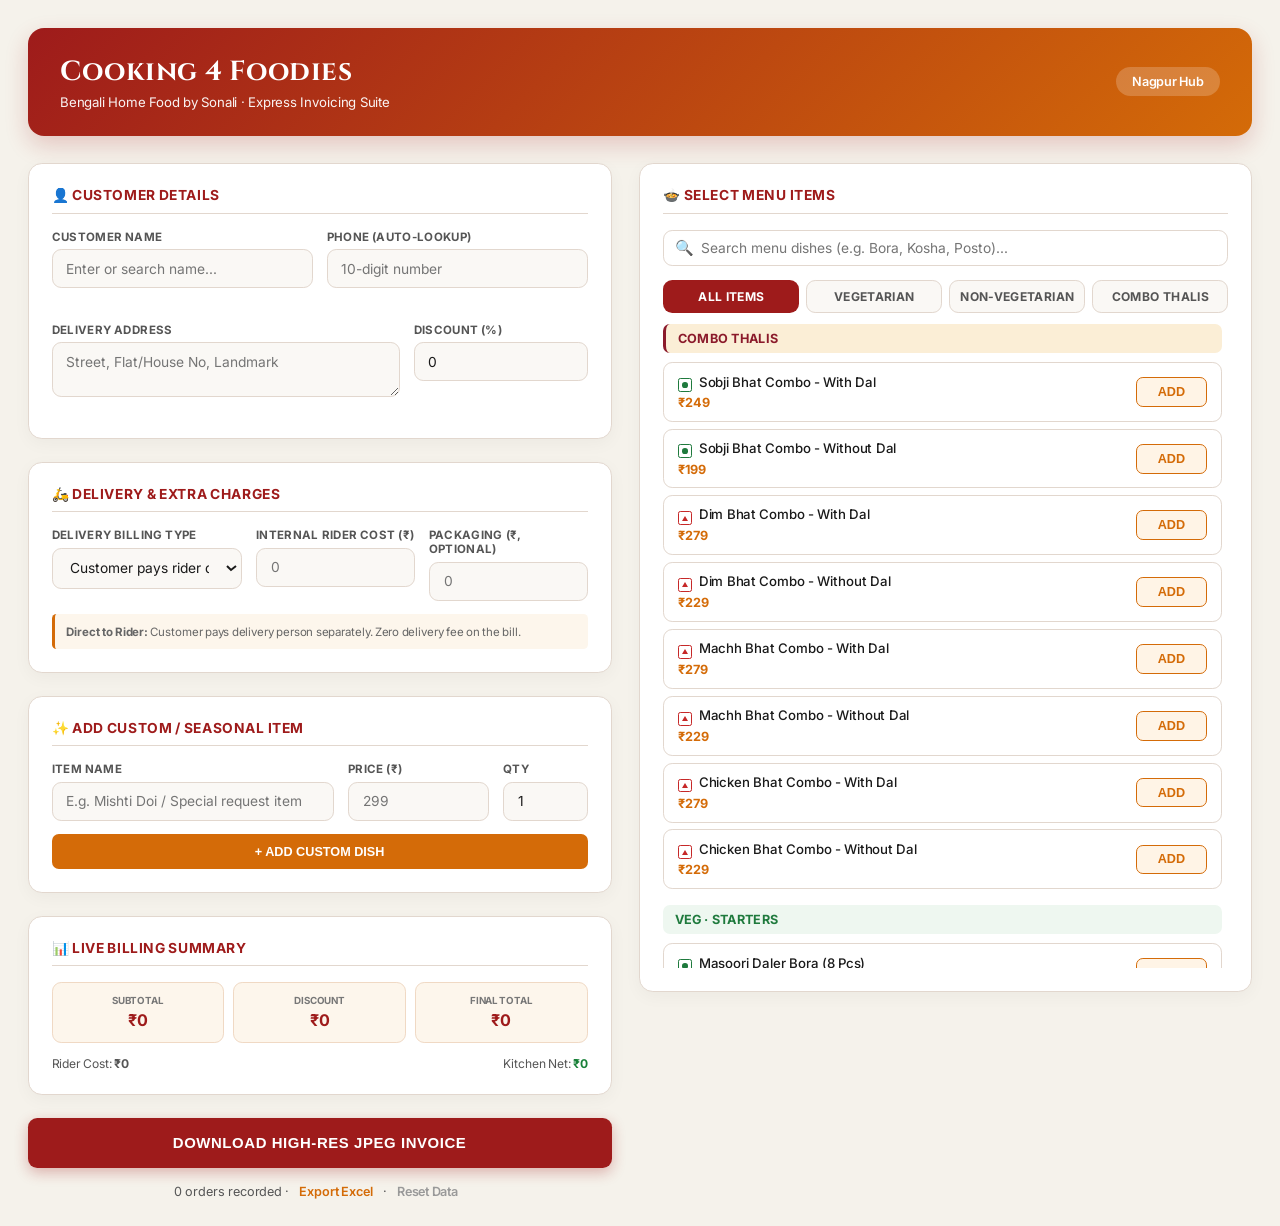
==== invoice.html @ 3cef9281 "Update invoice.html" ====
<!DOCTYPE html>
<html lang="en">
<head>
<meta charset="UTF-8">
<meta name="viewport" content="width=device-width, initial-scale=1.0">
<title>Cooking 4 Foodies - Invoice Suite (JPEG Export)</title>
<link rel="preconnect" href="https://fonts.googleapis.com">
<link rel="preconnect" href="https://fonts.gstatic.com" crossorigin>
<link href="https://fonts.googleapis.com/css2?family=Cinzel:wght@600;700;800&family=Inter:wght@400;500;600;700;800&display=swap" rel="stylesheet">
<script src="https://cdnjs.cloudflare.com/ajax/libs/html2canvas/1.4.1/html2canvas.min.js"></script>
<script src="https://cdnjs.cloudflare.com/ajax/libs/xlsx/0.18.5/xlsx.full.min.js"></script>
<script src="https://cdn.jsdelivr.net/npm/qrcode-generator@1.4.4/qrcode.min.js"></script>
<style>
:root {
  --primary: #9e1b1b;
  --accent: #d46b08;
  --bg-body: #f5f2eb;
  --bg-card: #ffffff;
  --text-main: #1a1a1a;
  --text-muted: #555555;
  --border: #e2d7ce;
}

* { box-sizing: border-box; margin: 0; padding: 0; }
html { background: var(--bg-body); }
body {
  font-family: 'Inter', sans-serif;
  background: var(--bg-body);
  color: var(--text-main);
  padding: 24px;
  zoom: 1.15;
  word-spacing: -0.5px;
  letter-spacing: -0.1px;
}

.app-container {
  width: 100%;
  max-width: 1180px;
  margin: auto;
  display: grid;
  grid-template-columns: 1fr 1.05fr;
  gap: 24px;
}

.header-banner {
  grid-column: 1 / -1;
  background: linear-gradient(135deg, var(--primary), var(--accent));
  color: #fff;
  padding: 22px 28px;
  border-radius: 14px;
  display: flex;
  justify-content: space-between;
  align-items: center;
  box-shadow: 0 8px 20px rgba(158,27,27,0.2);
}
.header-banner h1 {
  font-family: 'Cinzel', serif;
  font-size: 24px;
  letter-spacing: 0.5px;
}
.header-banner p { font-size: 11.5px; opacity: 0.95; margin-top: 4px; }
.header-badge {
  background: rgba(255,255,255,0.2);
  padding: 6px 14px;
  border-radius: 30px;
  font-size: 11px;
  font-weight: 600;
}

.card {
  background: var(--bg-card);
  border-radius: 12px;
  padding: 20px;
  box-shadow: 0 4px 15px rgba(0,0,0,0.04);
  border: 1px solid var(--border);
  margin-bottom: 20px;
}
.card-title {
  font-size: 12px;
  font-weight: 700;
  text-transform: uppercase;
  letter-spacing: 0.5px;
  color: var(--primary);
  margin-bottom: 14px;
  padding-bottom: 8px;
  border-bottom: 1px solid var(--border);
  display: flex;
  align-items: center;
  gap: 8px;
}

.input-row { display: flex; gap: 12px; margin-bottom: 12px; }
.input-row > div { flex: 1; }
label {
  display: block;
  font-size: 10px;
  font-weight: 700;
  color: var(--text-muted);
  text-transform: uppercase;
  letter-spacing: 0.3px;
  margin-bottom: 5px;
}

input, textarea, select {
  width: 100%;
  padding: 9px 12px;
  border: 1px solid var(--border);
  border-radius: 8px;
  font-family: inherit;
  font-size: 12px;
  background: #faf8f5;
  color: var(--text-main);
  transition: all 0.2s;
}
input:focus, textarea:focus, select:focus {
  outline: none;
  background: #fff;
  border-color: var(--accent);
  box-shadow: 0 0 0 3px rgba(212,107,8,0.1);
}
.customer-found {
  font-size: 9.5px;
  color: #188038;
  font-weight: 600;
  margin-top: 4px;
  min-height: 14px;
}

/* Search Box */
.menu-search-wrapper {
  margin-bottom: 12px;
  position: relative;
}
.menu-search-input {
  width: 100%;
  padding: 8px 12px 8px 32px;
  font-size: 12px;
  border: 1px solid var(--border);
  border-radius: 8px;
  background: #fff;
}
.menu-search-icon {
  position: absolute;
  left: 10px;
  top: 50%;
  transform: translateY(-50%);
  font-size: 13px;
  color: var(--text-muted);
  pointer-events: none;
}

.menu-list-wrapper {
  max-height: 560px;
  overflow-y: auto;
  padding-right: 6px;
}
.menu-list-wrapper::-webkit-scrollbar { width: 4px; }
.menu-list-wrapper::-webkit-scrollbar-thumb { background: #ddd; border-radius: 4px; }

.cat-header {
  font-size: 11px;
  font-weight: 700;
  letter-spacing: 0.3px;
  color: var(--primary);
  background: var(--bg-body);
  padding: 6px 10px;
  border-radius: 6px;
  margin: 14px 0 8px;
  text-transform: uppercase;
}
.cat-header:first-child { margin-top: 0; }

.menu-item {
  display: grid;
  grid-template-columns: 1fr auto;
  gap: 10px;
  align-items: center;
  background: #fff;
  padding: 8px 12px;
  border-radius: 8px;
  border: 1px solid var(--border);
  margin-bottom: 6px;
  transition: 0.15s;
}
.menu-item:hover, .menu-item.active {
  border-color: var(--accent);
  background: #fffdf8;
}
.item-details {
  font-size: 11.5px;
  margin: 0;
  color: var(--text-main);
  font-weight: 500;
  line-height: 1.4;
}
.add-btn {
  background: #fff4e6;
  color: var(--accent);
  border: 1px solid var(--accent);
  padding: 6px 18px;
  border-radius: 6px;
  font-weight: 800;
  font-size: 11px;
  cursor: pointer;
  text-transform: uppercase;
  transition: 0.2s;
}
.add-btn:hover { background: var(--accent); color: #fff; }
.menu-item .price {
  color: var(--accent);
  font-weight: 700;
  font-size: 11px;
  display: inline-block;
  margin-top: 2px;
}
.qty-control {
  display: flex;
  align-items: center;
  background: #f4f4f4;
  border-radius: 6px;
  border: 1px solid #ddd;
  overflow: hidden;
}
.qty-control button {
  border: none;
  background: #fff;
  width: 24px;
  height: 24px;
  cursor: pointer;
  font-weight: bold;
  color: var(--primary);
  font-size: 13px;
}
.qty-control span {
  font-weight: 600;
  font-size: 11.5px;
  width: 24px;
  text-align: center;
}

.custom-row {
  display: grid;
  grid-template-columns: 1fr 70px 50px 30px;
  gap: 6px;
  align-items: center;
  margin-top: 8px;
}
.remove-btn {
  border: none;
  background: #fbe9e7;
  color: #c62828;
  border-radius: 6px;
  height: 32px;
  cursor: pointer;
  font-weight: bold;
  font-size: 14px;
}

.btn-primary {
  width: 100%;
  background: var(--primary);
  color: #fff;
  border: 0;
  padding: 14px;
  font-size: 13px;
  font-weight: 700;
  letter-spacing: 0.5px;
  border-radius: 8px;
  cursor: pointer;
  text-transform: uppercase;
  box-shadow: 0 4px 12px rgba(158,27,27,0.3);
  transition: 0.2s;
}
.btn-primary:hover { background: #7f1515; }
.btn-secondary {
  background: var(--accent);
  color: #fff;
  border: 0;
  padding: 9px 12px;
  border-radius: 6px;
  cursor: pointer;
  font-size: 11px;
  font-weight: 700;
  text-transform: uppercase;
}

.summary-grid {
  display: grid;
  grid-template-columns: repeat(3, 1fr);
  gap: 8px;
  margin-bottom: 12px;
}
.summary-box {
  background: #fdf6ec;
  border: 1px solid #f0d9c4;
  border-radius: 8px;
  padding: 10px;
  text-align: center;
}
.summary-box small { font-size: 8.5px; font-weight: 700; color: #777; display: block; margin-bottom: 2px; }
.summary-box strong { font-size: 14px; color: var(--primary); }

.log-actions {
  text-align: center;
  margin-top: 14px;
  font-size: 11px;
  color: var(--text-muted);
}
.log-actions a { color: var(--accent); font-weight: 600; text-decoration: none; margin: 0 6px; }

/* Printable Invoice Template */
#invoice-wrapper { position: absolute; left: -9999px; top: -9999px; }
.invoice-template {
  width: 720px;
  min-height: 1280px; /* 9:16 ratio */
  display: flex;
  flex-direction: column;
  background: #ffffff;
  padding: 48px;
  color: #111111;
  font-family: 'Inter', sans-serif;
  position: relative;
  box-sizing: border-box;
  word-spacing: -0.3px;
  letter-spacing: -0.1px;
}
.invoice-template::before {
  content: ""; position: absolute; top: 0; left: 0; right: 0; height: 12px;
  background: linear-gradient(90deg, var(--primary), var(--accent));
}

.inv-header { display: flex; justify-content: space-between; align-items: flex-start; padding-bottom: 16px; }
.inv-brand h2 { font-family: 'Cinzel', serif; font-size: 34px; font-weight: 800; color: var(--primary); letter-spacing: 0.5px; line-height: 1.1; margin-bottom: 4px; }
.inv-brand .tagline { font-size: 15px; font-weight: 700; color: #222; letter-spacing: 1px; text-transform: uppercase; margin: 6px 0 10px; }
.inv-brand .address-meta { font-size: 16px; color: #444; line-height: 1.5; }

.inv-meta-right { display: flex; flex-direction: column; align-items: flex-end; }
.invoice-title-tag { font-family: 'Cinzel', serif; font-size: 42px; font-weight: 800; color: var(--accent); letter-spacing: 6px; text-transform: uppercase; margin-bottom: 12px; line-height: 1; }
.inv-meta-grid { display: grid; grid-template-columns: auto auto; column-gap: 12px; row-gap: 6px; font-size: 16px; line-height: 1.4; }
.inv-meta-grid .lbl-orange { color: var(--accent); font-weight: 700; text-align: left; }
.inv-meta-grid .val-bold { font-weight: 700; color: #000; text-align: left; }

.inv-divider { height: 2px; background: #e8ded4; margin: 16px 0 24px; }

.inv-billed-box { margin-bottom: 24px; }
.inv-billed-label { font-size: 16px; font-weight: 800; color: var(--accent); text-transform: uppercase; letter-spacing: 0.5px; margin-bottom: 6px; }
.inv-client-name { font-size: 24px; font-weight: 700; color: #000; margin-bottom: 4px; }
.inv-client-sub { font-size: 16px; color: #444; line-height: 1.5; margin-top: 4px; }

.order-table { width: 100%; border-collapse: collapse; margin-top: 8px; }
.order-table th { background: var(--primary); color: #fff; padding: 16px 14px; text-align: left; text-transform: uppercase; font-size: 16px; font-weight: 700; letter-spacing: 0.5px; white-space: nowrap; }
.order-table td { padding: 18px 14px; border-bottom: 1px solid #f0e6de; font-size: 19px; color: #111; line-height: 1.4; }
.order-table td:first-child { font-weight: 600; font-size: 20px; }
.order-table tbody tr:nth-child(even) { background: #faf7f4; }

.inv-bottom-wrapper { display: flex; flex-direction: column; justify-content: flex-end; flex-grow: 1; margin-top: 40px; }

.inv-bottom-section { display: flex; justify-content: space-between; align-items: flex-end; padding: 0 4px; }
.inv-qr-container { display: flex; flex-direction: column; align-items: center; }
.inv-qr-box { width: 220px; height: 220px; border: 2px solid #dcd1c7; border-radius: 12px; padding: 8px; background: #fff; box-shadow: 0 4px 10px rgba(0,0,0,0.05); display: flex; align-items: center; justify-content: center; margin-bottom: 10px; }
.inv-qr-box img { width: 100%; height: 100%; object-fit: contain; }
.inv-upi-text { font-size: 16px; color: #444; font-weight: 600; }

.total-box { background: #fdfbf7; padding: 22px 28px; border-radius: 10px; text-align: right; font-size: 18px; width: 55%; border: 2px solid #ebdcd0; }
.total-sub-row { margin-bottom: 10px; color: #333; }
.grand-total { font-weight: 800; color: var(--primary); font-size: 28px; border-top: 2px dashed var(--accent); margin-top: 14px; padding-top: 14px; }

.inv-footer { margin-top: 48px; text-align: center; position: relative; }
.inv-footer-line { display: flex; align-items: center; justify-content: center; margin-bottom: 8px; }
.inv-footer-line::before, .inv-footer-line::after { content: ""; height: 2px; background: linear-gradient(90deg, transparent, #dcd1c7, transparent); flex: 1; margin: 0 16px; }
.inv-footer-title { font-size: 20px; color: var(--primary); font-weight: 700; font-family: 'Cinzel', serif; letter-spacing: 0.5px; }
.inv-footer-sub { font-size: 14px; color: #777; letter-spacing: 0.3px; font-weight: 500; margin-top: 8px; }

@media(max-width:768px){
  body { padding: 12px; zoom: 1; }
  .app-container { grid-template-columns: 1fr; }
  .header-banner { flex-direction: column; text-align: center; gap: 8px; }
  .input-row { flex-direction: column; align-items: stretch !important; }
  .custom-row { grid-template-columns: 1fr 60px 45px 32px; gap: 4px; }
  .custom-row input { padding: 8px 4px; font-size: 11px; min-width:0; }
}

/* Veg / Non-Veg type filter tabs */
.menu-type-tabs {
  display: flex;
  gap: 6px;
  margin-bottom: 10px;
}
.menu-type-tabs button {
  flex: 1;
  white-space: nowrap;
  border: 1px solid var(--border);
  background: #faf8f5;
  color: var(--text-muted);
  font-family: inherit;
  font-size: 10.5px;
  font-weight: 700;
  text-transform: uppercase;
  letter-spacing: 0.3px;
  padding: 7px 8px;
  border-radius: 8px;
  cursor: pointer;
  transition: 0.15s;
}
.menu-type-tabs button.on { color: #fff; border-color: transparent; }
.menu-type-tabs button[data-type="all"].on { background: var(--primary); }
.menu-type-tabs button[data-type="veg"].on { background: #1f7a3d; }
.menu-type-tabs button[data-type="nonveg"].on { background: #c62828; }

/* Menu-card style category headers */
.cat-header.veg { color: #1f7a3d; background: #eef7f0; }
.cat-header.nonveg { color: #c62828; background: #fdeeee; }
.cat-header.combo { color: #8b1a2b; background: #fbeed6; border-left: 3px solid #8b1a2b; }
.menu-type-tabs button[data-type="combo"].on { background: #8b1a2b; }

/* Veg / Non-Veg markers, same convention as the printed menu card */
.type-mark {
  display: inline-flex;
  align-items: center;
  justify-content: center;
  width: 12px;
  height: 12px;
  border: 1.5px solid;
  border-radius: 2px;
  margin-right: 6px;
  vertical-align: -1px;
  flex: none;
}
.type-mark::before { content: ""; width: 5px; height: 5px; border-radius: 50%; background: currentColor; }
.type-mark.veg { border-color: #1f7a3d; color: #1f7a3d; }
.type-mark.nonveg { border-color: #c62828; color: #c62828; }
.type-mark.nonveg::before {
  width: 0; height: 0; border-radius: 0;
  background: transparent;
  border-left: 3px solid transparent;
  border-right: 3px solid transparent;
  border-bottom: 5px solid currentColor;
}

.best-tag {
  display: inline-block;
  font-size: 8px;
  font-weight: 800;
  letter-spacing: 0.4px;
  text-transform: uppercase;
  color: var(--accent);
  border: 1px solid var(--accent);
  border-radius: 20px;
  padding: 1px 6px;
  margin-left: 6px;
  vertical-align: 1px;
}

.best-tag.chef-tag { background: var(--accent); color: #fff; }
.seasonal-price {
  width: 74px;
  padding: 3px 6px;
  font-size: 11px;
  font-weight: 700;
  color: var(--accent);
  border-radius: 6px;
  margin-top: 3px;
  background: #fff;
}
.seasonal-note { font-size: 9px; color: #777; margin-left: 4px; }
</style>
</head>
<body>

<div class="app-container">
  <div class="header-banner">
    <div>
      <h1>Cooking 4 Foodies</h1>
      <p>Bengali Home Food by Sonali · Express Invoicing Suite</p>
    </div>
    <div class="header-badge">Nagpur Hub</div>
  </div>

  <div class="left-col">
    <div class="card">
      <h3 class="card-title">👤 Customer Details</h3>
      <div class="input-row">
        <div>
          <label>Customer Name</label>
          <input type="text" id="in-name" list="customer-list" placeholder="Enter or search name..." autocomplete="off">
          <datalist id="customer-list"></datalist>
        </div>
        <div>
          <label>Phone (Auto-Lookup)</label>
          <input type="text" id="in-phone" placeholder="10-digit number" maxlength="10" inputmode="numeric">
          <div id="customer-found" class="customer-found"></div>
        </div>
      </div>
      <div class="input-row">
        <div style="flex: 2;">
          <label>Delivery Address</label>
          <textarea id="in-address" rows="2" placeholder="Street, Flat/House No, Landmark"></textarea>
        </div>
        <div>
          <label>Discount (%)</label>
          <input type="number" id="in-discount" value="0" min="0" max="100" step="0.5">
        </div>
      </div>
    </div>

    <div class="card">
      <h3 class="card-title">🛵 Delivery & Extra Charges</h3>
      <div class="input-row">
        <div style="flex: 1.2;">
          <label>Delivery Billing Type</label>
          <select id="in-delivery-type">
            <option value="customer_direct">Customer pays rider directly (Hide on bill)</option>
            <option value="paid_by_me_invoiced">Paid by kitchen (Add fee to bill)</option>
            <option value="absorbed_goodwill">Goodwill (Show FREE Delivery)</option>
          </select>
        </div>
        <div>
          <label id="delivery-fee-label">Delivery Fee (₹)</label>
          <input type="number" id="in-delivery-fee" placeholder="0" min="0">
        </div>
        <div>
          <label>Packaging (₹, Optional)</label>
          <input type="number" id="in-packaging-fee" placeholder="0" min="0">
        </div>
      </div>
      <div id="delivery-help" style="font-size:10px; color:#666; background:#fdf6ec; border-left:3px solid var(--accent); padding:8px 10px; border-radius:4px; line-height:1.4;"></div>
    </div>

    <div class="card">
      <h3 class="card-title">✨ Add Custom / Seasonal Item</h3>
      <div class="input-row" style="align-items:flex-end;">
        <div style="flex:2;">
          <label>Item Name</label>
          <input type="text" id="custom-name" placeholder="E.g. Mishti Doi / Special request item">
        </div>
        <div>
          <label>Price (₹)</label>
          <input type="number" id="custom-price" placeholder="299" min="0">
        </div>
        <div style="flex:0.6;">
          <label>Qty</label>
          <input type="number" id="custom-qty" value="1" min="1">
        </div>
      </div>
      <button class="btn-secondary" style="width:100%;" onclick="addCustomItem()">+ Add Custom Dish</button>
      <div id="custom-list"></div>
    </div>

    <div class="card">
      <h3 class="card-title">📊 Live Billing Summary</h3>
      <div class="summary-grid">
        <div class="summary-box">
          <small>SUBTOTAL</small>
          <strong id="sum-subtotal">₹0</strong>
        </div>
        <div class="summary-box">
          <small>DISCOUNT</small>
          <strong id="sum-discount">₹0</strong>
        </div>
        <div class="summary-box">
          <small>FINAL TOTAL</small>
          <strong id="sum-total">₹0</strong>
        </div>
      </div>
      <div style="font-size:10.5px; color:var(--text-muted); display:flex; justify-content:space-between;">
        <span>Rider Cost: <strong id="sum-delivery-cost">₹0</strong></span>
        <span>Kitchen Net: <strong id="sum-net-revenue" style="color:#188038;">₹0</strong></span>
      </div>
    </div>

    <button class="btn-primary" onclick="generateInvoice()">Download High-Res JPEG Invoice</button>
    <div class="log-actions">
      <span id="log-count-text">0 orders recorded</span> · 
      <a href="#" onclick="downloadLogOnly(); return false;">Export Excel</a> · 
      <a href="#" onclick="resetOrderLog(); return false;" style="color:#999;">Reset Data</a>
    </div>
  </div>

  <div class="right-col">
    <div class="card" style="margin-bottom:0;">
      <h3 class="card-title">🍲 Select Menu Items</h3>
      <div class="menu-search-wrapper">
        <span class="menu-search-icon">🔍</span>
        <input type="text" id="menu-search" class="menu-search-input" placeholder="Search menu dishes (e.g. Bora, Kosha, Posto)..." oninput="filterMenu(this.value)">
      </div>
      <div class="menu-type-tabs">
        <button type="button" data-type="all" class="on" onclick="setMenuType('all', this)">All Items</button>
        <button type="button" data-type="veg" onclick="setMenuType('veg', this)">Vegetarian</button>
        <button type="button" data-type="nonveg" onclick="setMenuType('nonveg', this)">Non-Vegetarian</button>
        <button type="button" data-type="combo" onclick="setMenuType('combo', this)">Combo Thalis</button>
      </div>
      <div class="menu-list-wrapper" id="menu-list"></div>
    </div>
  </div>
</div>

<!-- PRINTABLE INVOICE TEMPLATE -->
<div id="invoice-wrapper">
  <div class="invoice-template" id="invoice">
    
    <!-- Top Header Layout with INVOICE Tag and Parallel Indent Grid -->
    <div class="inv-header">
      <div class="inv-brand">
        <h2>COOKING 4 FOODIES</h2>
        <div class="tagline">Bengali Home Food Cloud Kitchen</div>
        <div class="address-meta">
          Shastri Layout, Khamla, Nagpur<br>
          Ph: +91-8976180617<br>
          Website: cooking4foodies.github.io
        </div>
      </div>
      <div class="inv-meta-right">
        <div class="invoice-title-tag">INVOICE</div>
        <div class="inv-meta-grid">
          <div class="lbl-orange">Invoice No:</div>
          <div class="val-bold" id="out-inv-num"></div>
          <div class="lbl-orange">Invoice Date:</div>
          <div class="val-bold" id="out-date"></div>
        </div>
      </div>
    </div>

    <div class="inv-divider"></div>

    <!-- Customer Details -->
    <div class="inv-billed-box">
      <div class="inv-billed-label">BILLED TO:</div>
      <div class="inv-client-name" id="out-name"></div>
      <div class="inv-client-sub" id="out-phone"></div>
      <div class="inv-client-sub" id="out-address"></div>
    </div>

    <!-- Items Table -->
    <table class="order-table">
      <thead>
        <tr>
          <th style="width:48%;">ITEM</th>
          <th style="text-align:center; width:22%; white-space:nowrap;">UNIT PRICE</th>
          <th style="text-align:center; width:10%;">QTY</th>
          <th style="text-align:right; width:20%;">AMOUNT</th>
        </tr>
      </thead>
      <tbody id="out-items-body"></tbody>
    </table>

    <!-- QR Code & Totals Section -->
    <div class="inv-bottom-wrapper">
    <div class="inv-bottom-section">
      <div class="inv-qr-container">
        <div class="inv-qr-box">
          <img id="upi-qr-img" src="" alt="UPI QR Code">
        </div>
        <div class="inv-upi-text">Scan to pay with any UPI app</div>
      </div>

      <div class="total-box">
        <div class="total-sub-row">Subtotal: <span id="out-subtotal"></span></div>
        <div class="total-sub-row" id="out-discount-row">Discount: <span id="out-discount"></span></div>
        <div class="total-sub-row" id="out-packaging-row">Packaging: <span id="out-packaging"></span></div>
        <div class="total-sub-row" id="out-delivery-row"></div>
        <div class="grand-total">Total Amount: <span id="out-total"></span></div>
      </div>
    </div>

    <!-- Professional Footer -->
    <div class="inv-footer">
      <div class="inv-footer-line">
        <span class="inv-footer-title">Thank you for choosing Cooking 4 Foodies!</span>
      </div>
      <div class="inv-footer-sub">This is an electronically generated invoice, no signature required.</div>
    </div>

    </div>
  </div>
</div>

<script>
const menuData = [
  // ================= COMBO THALIS (as per combo thali card) =================
  {id:'c1',cat:'Combo Thalis',combo:true,veg:true,name:'Sobji Bhat Combo - With Dal',price:249},
  {id:'c2',cat:'Combo Thalis',combo:true,veg:true,name:'Sobji Bhat Combo - Without Dal',price:199},
  {id:'c3',cat:'Combo Thalis',combo:true,veg:false,name:'Dim Bhat Combo - With Dal',price:279},
  {id:'c4',cat:'Combo Thalis',combo:true,veg:false,name:'Dim Bhat Combo - Without Dal',price:229},
  {id:'c5',cat:'Combo Thalis',combo:true,veg:false,name:'Machh Bhat Combo - With Dal',price:279},
  {id:'c6',cat:'Combo Thalis',combo:true,veg:false,name:'Machh Bhat Combo - Without Dal',price:229},
  {id:'c7',cat:'Combo Thalis',combo:true,veg:false,name:'Chicken Bhat Combo - With Dal',price:279},
  {id:'c8',cat:'Combo Thalis',combo:true,veg:false,name:'Chicken Bhat Combo - Without Dal',price:229},

  // ================= VEGETARIAN MENU (as per menu card) =================
  {id:'m24',cat:'Veg · Starters',veg:true,name:'Masoori Daler Bora (8 Pcs)',price:149},
  {id:'m25',cat:'Veg · Starters',veg:true,name:'Beguni (4 Pcs)',price:99},

  {id:'m18',cat:'Veg · Main Course',veg:true,name:'Dhokar Dalna (4 Pcs)',price:249,best:true},
  {id:'m14',cat:'Veg · Main Course',veg:true,name:'Phulkopi Alur Torkari - Serves 2',price:249,best:true},
  {id:'m15',cat:'Veg · Main Course',veg:true,name:'Alu Posto - Serves 2',price:299,best:true},
  {id:'m16',cat:'Veg · Main Course',veg:true,name:'Potol Posto - Serves 2',price:299},
  {id:'m17',cat:'Veg · Main Course',veg:true,name:'Potol Alur Torkari - Serves 2',price:249},
  {id:'m40',cat:'Veg · Main Course',veg:true,name:'Bhindi Peanut Masala Dry - Serves 2',price:249},
  {id:'m10',cat:'Veg · Main Course',veg:true,name:'Mooger Dal Bengali Style - Serves 2',price:199},
  {id:'m30',cat:'Veg · Main Course',veg:true,name:'Chholar Dal Bengali Style - Serves 2',price:199},
  {id:'m49',cat:'Veg · Main Course',veg:true,name:'Potoler Dolma',price:399,chef:true},
  {id:'m19',cat:'Veg · Main Course',veg:true,name:'Alur Dom (6 Pcs)',price:149},
  {id:'m41',cat:'Veg · Main Course',veg:true,name:'Korola Bhaja - Serves 2',price:119},
  {id:'m20',cat:'Veg · Main Course',veg:true,name:'Alu Bhaja / Alu Makha - Serves 2',price:99},
  {id:'m21',cat:'Veg · Main Course',veg:true,name:'Potol Bhaja - Serves 2',price:99},

  {id:'m39',cat:'Veg · Rice & Breads',veg:true,name:'Basanti Pulao with Gobindobhog Rice, Ghee',price:299},
  {id:'m11',cat:'Veg · Rice & Breads',veg:true,name:'Steamed Basmati Rice - Serves 1',price:79},
  {id:'m32',cat:'Veg · Rice & Breads',veg:true,name:'Luchi (5 Pcs)',price:79},
  {id:'m12',cat:'Veg · Rice & Breads',veg:true,name:'Parotta - Plain (1 Pcs)',price:29},
  {id:'m13',cat:'Veg · Rice & Breads',veg:true,name:'Roti (1 Pcs)',price:15},

  // ================= NON-VEGETARIAN MENU (as per menu card) =================
  {id:'m45',cat:'Non-Veg · Starters',veg:false,name:'Prawns Masala Fry (Medium - 6 Pcs/ Big - 3 Pcs)',price:299},
  {id:'m1',cat:'Non-Veg · Starters',veg:false,name:'Chicken Pakoda with Green Chutney (8 Pcs)',price:299},
  {id:'m23',cat:'Non-Veg · Starters',veg:false,name:'Masala Fish Fry (2 Pcs)',price:249},
  {id:'m2',cat:'Non-Veg · Starters',veg:false,name:'Machh Bhaja - Plain Fish Fry (2 Pcs)',price:199},
  {id:'m38',cat:'Non-Veg · Starters',veg:false,name:'Egg Omelette (2 Eggs)',price:99},

  {id:'m46',cat:'Non-Veg · Main Course',veg:false,name:'Chicken Dak Bungalow (4 Pcs)',price:399,best:true},
  {id:'m6',cat:'Non-Veg · Main Course',veg:false,name:'Chicken Kosha - Spicy Chicken Curry (4 Pcs)',price:299,best:true},
  {id:'m4',cat:'Non-Veg · Main Course',veg:false,name:'Machher Kalia - Bengali Fish Delicacy (2 Pcs)',price:299,best:true},
  {id:'m35',cat:'Non-Veg · Main Course',veg:false,name:'Chingrir Malaicurry (Medium - 4 Pcs/ Big - 2 Pcs)',price:299},
  {id:'m50',cat:'Non-Veg · Main Course',veg:false,name:'Sorshe Posto Machh (2 Pcs)',price:349},
  {id:'m3',cat:'Non-Veg · Main Course',veg:false,name:'Machher Jhol - with jeere bata & alu (2 Pcs)',price:249},
  {id:'m7',cat:'Non-Veg · Main Course',veg:false,name:'Chicken Jhol - Bengali Chicken Curry (4 Pcs)',price:299},
  {id:'m8',cat:'Non-Veg · Main Course',veg:false,name:'Chilli Chicken - Kolkata Style (8 Pcs)',price:299},
  {id:'m47',cat:'Non-Veg · Main Course',veg:false,name:'Chicken Maharani (4 Pcs)',price:449,chef:true},
  {id:'m9',cat:'Non-Veg · Main Course',veg:false,name:'Dim Kosha - Bengali Egg Curry (2 Pcs)',price:149},

  {id:'m48',cat:'Non-Veg · Pre-Order Only - Min 2 Qty',veg:false,name:'Mutton Chaap',price:549,minQty:2,chef:true},
  {id:'m33',cat:'Non-Veg · Pre-Order Only - Min 2 Qty',veg:false,name:'Mutton Kosha (4 Pcs)',price:399,minQty:2},
  {id:'m36',cat:'Non-Veg · Pre-Order Only - Min 2 Qty',veg:false,name:'Kolkata Chicken Biriyani with Egg & Alu',price:399,minQty:2},
  {id:'m42',cat:'Non-Veg · Pre-Order Only - Min 2 Qty',veg:false,name:'Ilish Bhapa - Seasonal',price:0,minQty:2,seasonal:true},
  {id:'m44',cat:'Non-Veg · Pre-Order Only - Min 2 Qty',veg:false,name:'Pabdar Jhal - Seasonal',price:0,minQty:2,seasonal:true}
];

// State storage for checked status & quantities across searches
const selectionsState = {};
menuData.forEach(item => {
  selectionsState[item.id] = { checked: false, qty: 1, price: item.price };
});
let menuTypeFilter = 'all';

function cleanItemName(name) {
  return name
    .replace(/\s*\([^)]*\)/g, '')
    .replace(/\s*-\s*(Bengali\s+Fish\s+Delicacy|Bengali\s+Chicken\s+Curry|Spicy\s+Chicken\s+Curry|Fish\s+in\s+Yogurt\s+Gravy|Bengali\s+Egg\s+Curry|Kolkata\s+Style|Plain\s+Fish\s+Fry|Plain|Serves\s*\d+)/gi, '')
    .replace(/\s+with\s+.*$/gi, '')
    .replace(/\s+(Bengali\s+Style|Odia\s+Food)/gi, '')
    .replace(/\s*-\s*Serves\s*\d+/gi, '')
    .replace(/\s*Serves\s*\d+/gi, '')
    .replace(/\s{2,}/g, ' ')
    .trim();
}

const $ = id => document.getElementById(id);
const fmt = n => '₹' + Math.round(n || 0).toLocaleString('en-IN');
let customItems = [];
const customerKey = 'c4f_customers_v2', logKey = 'c4f_invoice_log_v2';

const loadCustomers = () => JSON.parse(localStorage.getItem(customerKey) || '{}');

function saveCustomer() {
  const phone = $('in-phone').value.replace(/\D/g, '').slice(-10);
  const name = $('in-name').value.trim();
  const address = $('in-address').value.trim();
  if (phone.length === 10 && name) {
    const c = loadCustomers();
    c[phone] = { name, address, phone };
    localStorage.setItem(customerKey, JSON.stringify(c));
  }
}

function fillByPhone() {
  const phone = $('in-phone').value.replace(/\D/g, '').slice(-10);
  const c = loadCustomers()[phone];
  if (c) {
    $('in-name').value = c.name || '';
    $('in-address').value = c.address || '';$('customer-found').textContent = '✓ Saved profile loaded';
  } else {
    $('customer-found').textContent = phone.length === 10 ? 'New customer profile' : '';
  }
  updateTotals();
}

function fillByName() {
  const name = $('in-name').value.trim().toLowerCase();
  const c = Object.values(loadCustomers()).find(x => (x.name || '').toLowerCase() === name);
  if (c) {
    $('in-phone').value = c.phone;
    $('in-address').value = c.address || '';$('customer-found').textContent = '✓ Saved profile loaded';
  }
  updateTotals();
}

$('in-phone').addEventListener('input', fillByPhone);
$('in-name').addEventListener('change', fillByName);$('in-name').addEventListener('blur', fillByName);

function renderCustomers() {
  const dl = $('customer-list');
  dl.innerHTML = '';
  Object.values(loadCustomers()).forEach(c => {
    const o = document.createElement('option');
    o.value = c.name;
    dl.appendChild(o);
  });
}

function renderMenu(filterText = '') {
  const list = $('menu-list');
  list.innerHTML = '';
  const search = filterText.trim().toLowerCase();

  const filtered = menuData.filter(item => {
    if (menuTypeFilter === 'veg' && (!item.veg || item.combo)) return false;
    if (menuTypeFilter === 'nonveg' && (item.veg || item.combo)) return false;
    if (menuTypeFilter === 'combo' && !item.combo) return false;
    if (!search) return true;
    return item.name.toLowerCase().includes(search) || item.cat.toLowerCase().includes(search);
  });

  if (filtered.length === 0) {
    list.innerHTML = '<div style="font-size:11px; color:#888; text-align:center; padding:24px 0;">No matching dishes found.</div>';
    return;
  }

  let last = '';
  filtered.forEach(item => {
    if (item.cat !== last) {
      last = item.cat;
      const h = document.createElement('div');
      h.className = 'cat-header ' + (item.combo ? 'combo' : item.veg ? 'veg' : 'nonveg');
      h.textContent = last;
      list.appendChild(h);
    }
    const state = selectionsState[item.id] || { checked: false, qty: 1, price: item.price };
    const d = document.createElement('div');
    d.className = `menu-item ${state.checked ? 'active' : ''}`;
    d.id = 'row-' + item.id;
    const priceBlock = item.seasonal
      ? `<input type="number" min="0" step="1" class="seasonal-price" value="${state.price || ''}" placeholder="Ask price"
              onclick="event.preventDefault(); event.stopPropagation();"
              oninput="setSeasonalPrice('${item.id}', this.value)"><span class="seasonal-note">Seasonal rate</span>`
      : `<span class="price">${fmt(state.price)}</span>`;
    d.innerHTML = `
      <div class="item-details" style="cursor:pointer;" onclick="if(!selectionsState['${item.id}'].checked) addToCart('${item.id}')">
        <span class="type-mark ${item.veg ? 'veg' : 'nonveg'}"></span>${item.name}${item.best ? '<span class="best-tag">★ Bestseller</span>' : ''}${item.chef ? '<span class="best-tag chef-tag">★ Chef Special</span>' : ''}<br>
        ${priceBlock}${item.minQty ? ` <small style="color:#777;">(Min ${item.minQty})</small>` : ''}
      </div>
      <div class="action-area">
        <button type="button" class="add-btn" onclick="addToCart('${item.id}')" style="display:${state.checked ? 'none' : 'block'}">ADD</button>
        <div class="qty-control" style="display:${state.checked ? 'flex' : 'none'}">
          <button type="button" onclick="adjustQty('${item.id}', -1)">−</button>
          <span id="q-${item.id}">${state.qty}</span>
          <button type="button" onclick="adjustQty('${item.id}', 1)">+</button>
        </div>
      </div>`;
    list.appendChild(d);
  });
}

function filterMenu(query) {
  renderMenu(query);
}

function setMenuType(type, btn) {
  menuTypeFilter = type;
  document.querySelectorAll('.menu-type-tabs button').forEach(b => b.classList.remove('on'));
  if (btn) btn.classList.add('on');
  renderMenu($('menu-search').value);
}

function addToCart(id) {
  const item = menuData.find(x => x.id === id);
  if (item.minQty && selectionsState[id].qty < item.minQty) {
    selectionsState[id].qty = item.minQty;
    const span = $('q-' + id);
    if (span) span.textContent = item.minQty;
  }
  selectionsState[id].checked = true;
  const row = $('row-' + id);
  if (row) {
    row.classList.add('active');
    const addBtn = row.querySelector('.add-btn');
    const qtyCtrl = row.querySelector('.qty-control');
    if (addBtn) addBtn.style.display = 'none';
    if (qtyCtrl) qtyCtrl.style.display = 'flex';
  }
  updateTotals();
}

function setSeasonalPrice(id, value) {
  const price = Math.max(0, Number(value) || 0);
  selectionsState[id].price = price;
  if (price > 0 && !selectionsState[id].checked) {
    addToCart(id);
  }
  updateTotals();
}

function toggleItem(id) {
  // Kept for backward compatibility but unused now
}

function adjustQty(id, delta) {
  const item = menuData.find(x => x.id === id);
  let currentQty = selectionsState[id].qty;
  let q = currentQty + delta;

  if (item.minQty && q < item.minQty && selectionsState[id].checked) {
    if (delta < 0) q = 0; 
  }

  if (q < 1) {
    selectionsState[id].checked = false;
    selectionsState[id].qty = 1; 
    const row = $('row-' + id);
    if (row) {
      row.classList.remove('active');
      const addBtn = row.querySelector('.add-btn');
      const qtyCtrl = row.querySelector('.qty-control');
      if (addBtn) addBtn.style.display = 'block';
      if (qtyCtrl) qtyCtrl.style.display = 'none';
      const span = $('q-' + id);
      if (span) span.textContent = '1';
    }
  } else {
    selectionsState[id].qty = q;
    const span = $('q-' + id);
    if (span) span.textContent = q;
  }
  updateTotals();
}

function addCustomItem() {
  const name = $('custom-name').value.trim();
  const price = Number($('custom-price').value);
  const qty = Math.max(1, Number($('custom-qty').value) || 1);
  if (!name || price < 0) {
    alert('Please provide item name and price.');
    return;
  }
  customItems.push({ id: 'custom-' + Date.now(), name, price, qty });
  $('custom-name').value = '';
  $('custom-price').value = '';$('custom-qty').value = 1;
  renderCustom();
  updateTotals();
}

function renderCustom() {
  const box = $('custom-list');
  box.innerHTML = '';
  customItems.forEach((x, i) => {
    const d = document.createElement('div');
    d.className = 'custom-row';
    d.innerHTML = `
      <input value="${x.name.replace(/"/g, '&quot;')}" onchange="customItems[${i}].name=this.value">
      <input type="number" min="0" value="${x.price}" onchange="customItems[${i}].price=Number(this.value); updateTotals()">
      <input type="number" min="1" value="${x.qty}" onchange="customItems[${i}].qty=Math.max(1, Number(this.value)); updateTotals()">
      <button class="remove-btn" onclick="customItems.splice(${i},1); renderCustom(); updateTotals()">×</button>
    `;
    box.appendChild(d);
  });
}

function selectedItems() {
  const items = [];
  menuData.forEach(item => {
    const st = selectionsState[item.id];
    if (st && st.checked) {
      items.push({
        ...item,
        price: Number(st.price) || 0,
        qty: Math.max(1, st.qty || 1)
      });
    }
  });
  return items.concat(customItems);
}

function calc() {
  const items = selectedItems();
  const subtotal = items.reduce((s, x) => s + x.price * x.qty, 0);
  const discPct = Math.max(0, Math.min(100, Number($('in-discount').value) || 0));
  const discount = subtotal * discPct / 100;
  const afterDiscount = subtotal - discount;
  const packaging = Math.max(0, Number($('in-packaging-fee').value) || 0);
  const delivery = Number($('in-delivery-fee').value) || 0;
  const type = $('in-delivery-type').value;
  const customerCharge = type === 'paid_by_me_invoiced' ? delivery : 0;
  const myCost = type === 'customer_direct' ? 0 : delivery;
  const total = afterDiscount + packaging + customerCharge;
  const netRevenue = total - myCost;
  return { items, subtotal, discPct, discount, packaging, delivery, type, customerCharge, myCost, total, netRevenue };
}

function updateTotals() {
  const c = calc();
  $('sum-subtotal').textContent = fmt(c.subtotal);
  $('sum-discount').textContent = fmt(c.discount);$('sum-total').textContent = fmt(c.total);
  $('sum-delivery-cost').textContent = fmt(c.myCost);$('sum-net-revenue').textContent = fmt(c.netRevenue);
  updateDeliveryHelp();
}

function updateDeliveryHelp() {
  const t = $('in-delivery-type').value;
  if (t === 'customer_direct') {
    $('delivery-help').innerHTML = '<strong>Direct to Rider:</strong> Customer pays delivery person separately. Zero delivery fee on the bill.';
    $('delivery-fee-label').textContent = 'INTERNAL RIDER COST (₹)';
  } else if (t === 'paid_by_me_invoiced') {
    $('delivery-help').innerHTML = '<strong>Add to Invoice:</strong> Delivery fee is added to customer bill.';$('delivery-fee-label').textContent = 'DELIVERY CHARGE (₹)';
  } else {
    $('delivery-help').innerHTML = '<strong>Goodwill:</strong> Invoice explicitly mentions FREE Delivery while cost is deducted from net.';$('delivery-fee-label').textContent = 'ACTUAL RIDER COST (₹)';
  }
}

$('in-delivery-type').addEventListener('change', updateDeliveryHelp);
['in-delivery-fee', 'in-packaging-fee', 'in-discount'].forEach(id => $(id).addEventListener('input', updateTotals));

function getNextDailyInvoiceNumber(now) {
  const yearStr = now.getFullYear().toString();
  const monthStr = String(now.getMonth() + 1).padStart(2, '0');
  const dayStr = String(now.getDate()).padStart(2, '0');
  const datePrefix = `INV-${yearStr}${monthStr}${dayStr}`;

  const logs = JSON.parse(localStorage.getItem(logKey) || '[]');
  const todaysInvoices = logs.filter(x => x.invoiceNo && x.invoiceNo.startsWith(datePrefix));

  let maxSeq = 0;
  todaysInvoices.forEach(x => {
    const suffix = x.invoiceNo.slice(-2);
    const num = parseInt(suffix, 10);
    if (!isNaN(num) && num > maxSeq) {
      maxSeq = num;
    }
  });

  const nextSeq = Math.min(99, maxSeq + 1);
  return `${datePrefix}${String(nextSeq).padStart(2, '0')}`;
}

let invoiceBusy = false;
async function generateInvoice() {
  if (invoiceBusy) return;               
  invoiceBusy = true;
  const btn = document.querySelector('button[onclick="generateInvoice()"]');
  const label = btn ? btn.textContent : '';
  if (btn) { btn.disabled = true; btn.textContent = 'Generating Image...'; }
  try {
    await buildInvoice();
  } catch (e) {
    console.error('Invoice error:', e);
    alert('Invoice could not be downloaded. Please check your internet connection and try again.');
  } finally {
    invoiceBusy = false;
    if (btn) { btn.disabled = false; btn.textContent = label; }
  }
}

async function buildInvoice() {
  if (typeof html2canvas === 'undefined') {
    return alert('Canvas library could not load. Please check your internet connection.');
  }
  const name = $('in-name').value.trim();
  const phone = $('in-phone').value.replace(/\D/g, '');
  const address = $('in-address').value.trim();
  const c = calc();

  if (!name) return alert('Please enter customer name.');
  if (phone.length !== 10) return alert('Please enter a valid 10-digit phone number.');
  if (!address) return alert('Please enter the delivery address.');
  if (!c.items.length) return alert('Please choose at least one menu item.');
  const unpriced = c.items.find(x => x.seasonal && !(x.price > 0));
  if (unpriced) return alert(`Please enter today's rate for "${unpriced.name}".`);

  saveCustomer();
  renderCustomers();

  const now = new Date();
  const inv = getNextDailyInvoiceNumber(now);

  $('out-inv-num').textContent = inv;
  $('out-date').textContent = now.toLocaleDateString('en-IN', { day: '2-digit', month: 'short', year: 'numeric' });
  $('out-name').textContent = name;
  $('out-phone').textContent = 'Mob. +91 ' + phone;
  $('out-address').textContent = address;

  const upiString = `upi://pay?pa=sonali.debnath4u@okicici&pn=Cooking4Foodies&am=${c.total}&cu=INR`;
  const qr = qrcode(0, 'M');
  qr.addData(upiString);
  qr.make();
  const qrImg = $('upi-qr-img');
  qrImg.src = qr.createDataURL(10, 20);
  try { await qrImg.decode(); } catch (e) { /* safe to continue */ }

  const body = $('out-items-body');
  body.innerHTML = '';
  c.items.forEach(x => {
    const tr = document.createElement('tr');
    tr.innerHTML = `
      <td>${x.combo ? x.name : cleanItemName(x.name)}</td>
      <td style="text-align:center; white-space:nowrap;">${fmt(x.price)}</td>
      <td style="text-align:center;">${x.qty}</td>
      <td style="text-align:right;">${fmt(x.price * x.qty)}</td>
    `;
    body.appendChild(tr);
  });

  $('out-subtotal').textContent = fmt(c.subtotal);
  $('out-discount').textContent = `-${fmt(c.discount)} (${c.discPct}%)`;
  $('out-discount-row').style.display = c.discount ? 'block' : 'none';

  const pr = $('out-packaging-row');
  pr.style.display = 'block';
  if (c.packaging > 0) {
    pr.innerHTML = 'Packaging: <span>' + fmt(c.packaging) + '</span>';
  } else {
    pr.innerHTML = 'Packaging: <span style="color:#188038; font-weight:700;">FREE</span>';
  }

  const dr = $('out-delivery-row');
  if (c.type === 'customer_direct') {
    dr.style.display = 'none';
  } else if (c.type === 'absorbed_goodwill') {
    dr.style.display = 'block';
    dr.innerHTML = 'Delivery: <span style="color:#188038; font-weight:700;">FREE</span>';
  } else {
    dr.style.display = 'block';
    dr.innerHTML = 'Delivery: <span>' + fmt(c.customerCharge) + '</span>';
  }

  $('out-total').textContent = fmt(c.total);

  const record = {
    invoiceNo: inv,
    date: now.toISOString(),
    name, phone, address,
    items: c.items,
    subtotal: c.subtotal,
    discountPct: c.discPct,
    discount: c.discount,
    packagingFee: c.packaging,
    deliveryType: c.type,
    deliveryCharged: c.customerCharge,
    deliveryCost: c.myCost,
    invoiceTotal: c.total,
    netRevenue: c.netRevenue
  };

  const invElement = $('invoice');
  
  const canvas = await html2canvas(invElement, {
    scale: 2, 
    useCORS: true,
    backgroundColor: '#ffffff'
  });
  
  const fileName = `${inv}_${name.replace(/[^a-z0-9]+/gi, '_')}.jpg`;

  canvas.toBlob(async function(blob) {
    const file = new File([blob], fileName, { type: 'image/jpeg' });
    const isIOS = /iPad|iPhone|iPod/.test(navigator.userAgent) || (navigator.platform === 'MacIntel' && navigator.maxTouchPoints > 1);

    // Try using Web Share API (Triggers native iOS share sheet to easily Save or send via WhatsApp)
    if (navigator.canShare && navigator.canShare({ files: [file] })) {
      try {
        await navigator.share({
          files: [file],
          title: fileName,
          text: 'Cooking 4 Foodies Invoice'
        });
      } catch (e) {
        fallbackDownload(blob, fileName, isIOS);
      }
    } else {
      fallbackDownload(blob, fileName, isIOS);
    }

    // Log the order after successful generation
    const logs = JSON.parse(localStorage.getItem(logKey) || '[]');
    logs.push(record);
    localStorage.setItem(logKey, JSON.stringify(logs));
    updateLogCount();
  }, 'image/jpeg', 1.0);
}

function fallbackDownload(blob, fileName, isIOS) {
  const url = URL.createObjectURL(blob);
  const link = document.createElement('a');
  link.href = url;
  link.download = fileName;
  document.body.appendChild(link);
  link.click();
  document.body.removeChild(link);
  setTimeout(() => URL.revokeObjectURL(url), 1000);

  // Bulletproof fallback for iOS if the auto-download click is blocked
  if (isIOS) {
    const reader = new FileReader();
    reader.onload = function(e) {
      const overlay = document.createElement('div');
      overlay.style.cssText = "position:fixed; top:0; left:0; width:100%; height:100%; background:rgba(0,0,0,0.85); z-index:99999; overflow-y:auto; padding:20px; text-align:center; box-sizing:border-box;";
      overlay.innerHTML = `<div style="background:#fff; padding:20px; border-radius:12px; display:inline-block; max-width:100%; box-sizing:border-box; margin-top:20px;">
        <div style="font-family:sans-serif; margin-bottom:15px; font-size:14px; color:#333; line-height:1.5;">
          <strong>Invoice Generated</strong><br>
          If it didn't save automatically, <strong>long-press</strong> the image below and tap <em>"Save to Photos"</em>.
        </div>
        <img src="${e.target.result}" style="max-width:100%; border:1px solid #ddd; border-radius:6px; box-shadow:0 4px 12px rgba(0,0,0,0.1);"/>
        <button onclick="this.parentNode.parentNode.remove()" style="margin-top:20px; width:100%; padding:14px; background:#9e1b1b; color:#fff; border:none; border-radius:8px; font-weight:bold; font-size:14px;">Done</button>
      </div>`;
      document.body.appendChild(overlay);
    };
    reader.readAsDataURL(blob);
  }
}

function updateLogCount() {
  $('log-count-text').textContent = JSON.parse(localStorage.getItem(logKey) || '[]').length + ' orders recorded';
}

function downloadLogOnly() {
  const logs = JSON.parse(localStorage.getItem(logKey) || '[]');
  if (!logs.length) return alert('No orders recorded yet.');
  const rows = logs.map(x => ({
    Invoice: x.invoiceNo,
    Date: x.date,
    Customer: x.name,
    Phone: x.phone,
    Address: x.address,
    Subtotal: x.subtotal,
    DiscountPct: x.discountPct,
    Discount: x.discount,
    PackagingFee: x.packagingFee || 0,
    DeliveryType: x.deliveryType,
    DeliveryCharged: x.deliveryCharged,
    MyDeliveryCost: x.deliveryCost,
    InvoiceTotal: x.invoiceTotal,
    NetRevenue: x.netRevenue,
    Items: x.items.map(i => `${i.name} x${i.qty}`).join('; ')
  }));
  const wb = XLSX.utils.book_new(), ws = XLSX.utils.json_to_sheet(rows);
  XLSX.utils.book_append_sheet(wb, ws, 'Orders');
  XLSX.writeFile(wb, 'Cooking4Foodies_Order_Log.xlsx');
}

function resetOrderLog() {
  if (confirm('Reset all order records?')) {
    localStorage.removeItem(logKey);
    updateLogCount();
  }
}

// Initial render
renderMenu();
renderCustomers();
updateDeliveryHelp();
updateLogCount();
</script>
</body>
</html>
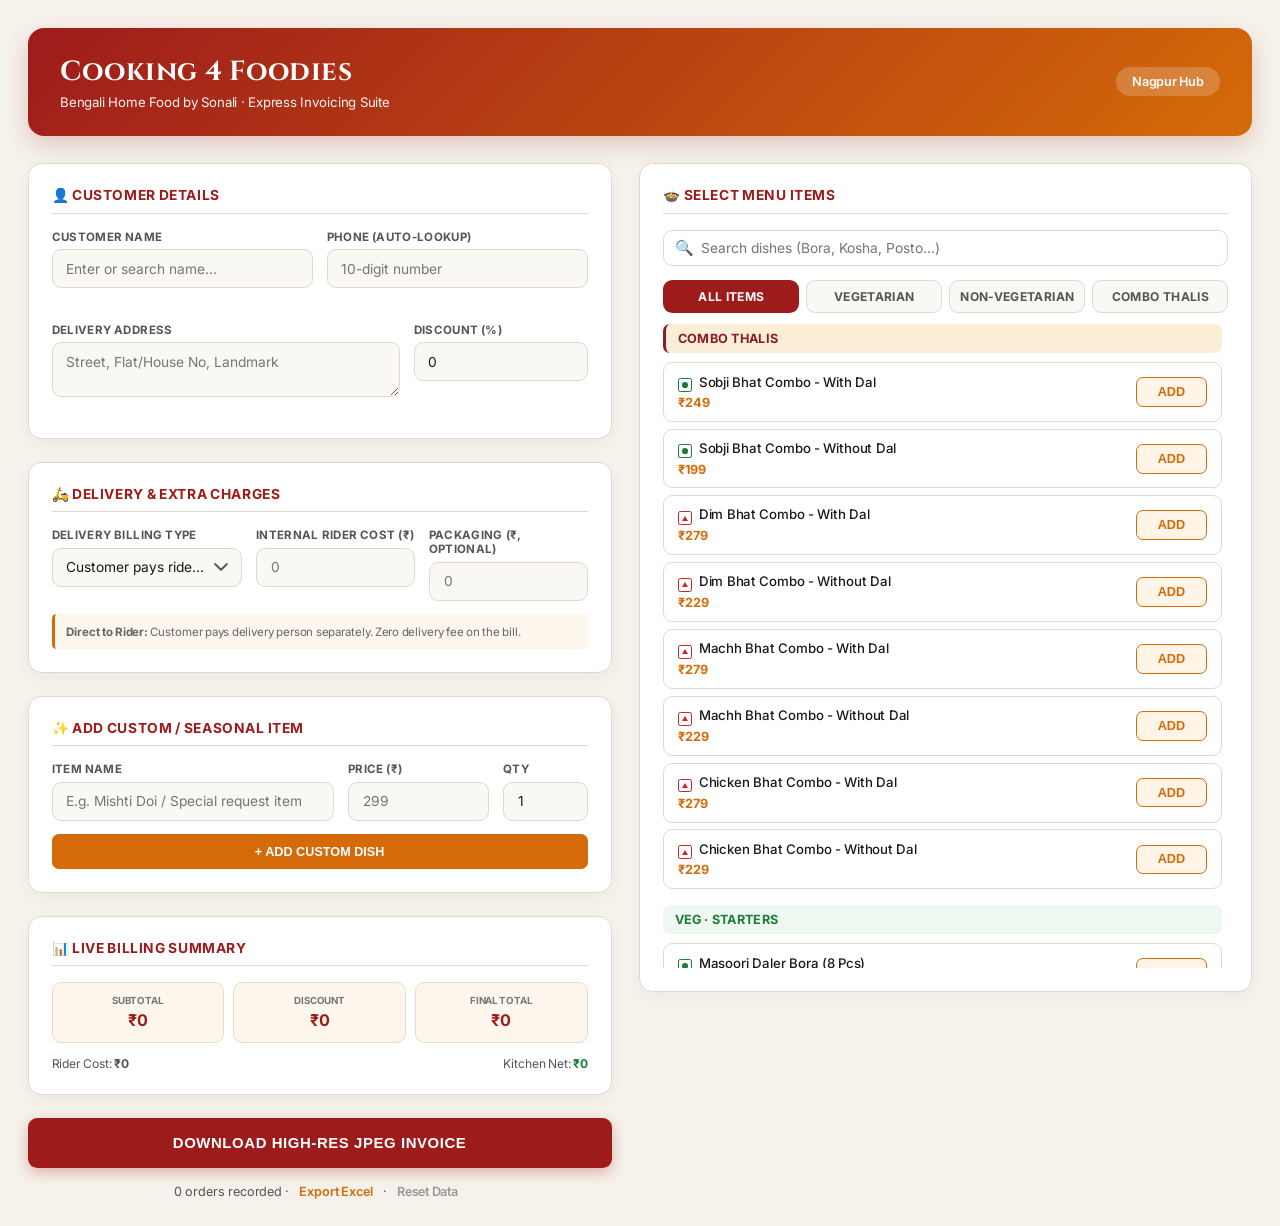
==== commit 23c94080: "Update invoice.html" ====
--- a/invoice.html
+++ b/invoice.html
@@ -2,7 +2,13 @@
 <html lang="en">
 <head>
 <meta charset="UTF-8">
-<meta name="viewport" content="width=device-width, initial-scale=1.0">
+<meta name="viewport" content="width=device-width, initial-scale=1, viewport-fit=cover">
+<meta name="color-scheme" content="light">
+<meta name="theme-color" content="#9e1b1b">
+<meta name="format-detection" content="telephone=no">
+<meta name="mobile-web-app-capable" content="yes">
+<meta name="apple-mobile-web-app-capable" content="yes">
+<meta name="apple-mobile-web-app-status-bar-style" content="default">
 <title>Cooking 4 Foodies - Invoice Suite (JPEG Export)</title>
 <link rel="preconnect" href="https://fonts.googleapis.com">
 <link rel="preconnect" href="https://fonts.gstatic.com" crossorigin>
@@ -22,13 +28,18 @@
 }
 
 * { box-sizing: border-box; margin: 0; padding: 0; }
-html { background: var(--bg-body); }
+html {
+  background: var(--bg-body);
+  -webkit-text-size-adjust: 100%;
+  text-size-adjust: 100%;
+  -webkit-tap-highlight-color: transparent;
+}
+button, a, label, select { touch-action: manipulation; }
 body {
   font-family: 'Inter', sans-serif;
   background: var(--bg-body);
   color: var(--text-main);
   padding: 24px;
-  zoom: 1.15;
   word-spacing: -0.5px;
   letter-spacing: -0.1px;
 }
@@ -111,6 +122,16 @@
   background: #faf8f5;
   color: var(--text-main);
   transition: all 0.2s;
+  -webkit-appearance: none;
+  appearance: none;
+  min-width: 0;
+}
+select {
+  padding-right: 32px;
+  background-image: url("data:image/svg+xml,%3Csvg xmlns='http://www.w3.org/2000/svg' width='12' height='8' viewBox='0 0 12 8'%3E%3Cpath d='M1 1l5 5 5-5' fill='none' stroke='%23555' stroke-width='1.8' stroke-linecap='round' stroke-linejoin='round'/%3E%3C/svg%3E");
+  background-repeat: no-repeat;
+  background-position: right 12px center;
+  text-overflow: ellipsis;
 }
 input:focus, textarea:focus, select:focus {
   outline: none;
@@ -182,7 +203,7 @@
   margin-bottom: 6px;
   transition: 0.15s;
 }
-.menu-item:hover, .menu-item.active {
+.menu-item.active {
   border-color: var(--accent);
   background: #fffdf8;
 }
@@ -205,7 +226,8 @@
   text-transform: uppercase;
   transition: 0.2s;
 }
-.add-btn:hover { background: var(--accent); color: #fff; }
+.add-btn:active { background: var(--accent); color: #fff; }
+@media (hover:hover) { .add-btn:hover { background: var(--accent); color: #fff; } .menu-item:hover { border-color: var(--accent); background: #fffdf8; } .btn-primary:hover { background: #7f1515; } }
 .menu-item .price {
   color: var(--accent);
   font-weight: 700;
@@ -271,7 +293,7 @@
   box-shadow: 0 4px 12px rgba(158,27,27,0.3);
   transition: 0.2s;
 }
-.btn-primary:hover { background: #7f1515; }
+.btn-primary:active { background: #7f1515; }
 .btn-secondary {
   background: var(--accent);
   color: #fff;
@@ -309,7 +331,7 @@
 .log-actions a { color: var(--accent); font-weight: 600; text-decoration: none; margin: 0 6px; }
 
 /* Printable Invoice Template */
-#invoice-wrapper { position: absolute; left: -9999px; top: -9999px; }
+#invoice-wrapper { position: fixed; top: 0; left: 0; z-index: -9999; visibility: hidden; pointer-events: none; }
 .invoice-template {
   width: 720px;
   min-height: 1280px; /* 9:16 ratio */
@@ -371,15 +393,9 @@
 .inv-footer-title { font-size: 20px; color: var(--primary); font-weight: 700; font-family: 'Cinzel', serif; letter-spacing: 0.5px; }
 .inv-footer-sub { font-size: 14px; color: #777; letter-spacing: 0.3px; font-weight: 500; margin-top: 8px; }
 
-@media(max-width:768px){
-  body { padding: 12px; zoom: 1; }
-  .app-container { grid-template-columns: 1fr; }
-  .header-banner { flex-direction: column; text-align: center; gap: 8px; }
-  .input-row { flex-direction: column; align-items: stretch !important; }
-  .custom-row { grid-template-columns: 1fr 60px 45px 32px; gap: 4px; }
-  .custom-row input { padding: 8px 4px; font-size: 11px; min-width:0; }
-}
-
+@media(min-width:1025px){
+  body { zoom: 1.15; }
+}
 /* Veg / Non-Veg type filter tabs */
 .menu-type-tabs {
   display: flex;
@@ -463,6 +479,152 @@
   background: #fff;
 }
 .seasonal-note { font-size: 9px; color: #777; margin-left: 4px; }
+/* ===== MOBILE / TOUCH OVERRIDES (kept last so they win over base rules) ===== */
+@media(max-width:1024px){
+  body {
+    padding: 12px;
+    padding-top: max(12px, env(safe-area-inset-top));
+    padding-left: max(12px, env(safe-area-inset-left));
+    padding-right: max(12px, env(safe-area-inset-right));
+    padding-bottom: calc(92px + env(safe-area-inset-bottom));
+  }
+  .app-container { grid-template-columns: minmax(0, 1fr); gap: 14px; }
+  .card { min-width: 0; }
+  /* flatten columns so cards can be re-ordered into the natural billing flow */
+  .left-col, .right-col { display: contents; }
+  .c-customer { order: 1; }
+  .c-menu     { order: 2; }
+  .c-delivery { order: 3; }
+  .c-custom   { order: 4; }
+  .c-summary  { order: 5; }
+  .btn-primary.js-generate { order: 6; }
+  .log-actions { order: 7; }
+  .card, .right-col .card { margin-bottom: 0 !important; padding: 16px; }
+
+  .header-banner { flex-direction: column; text-align: center; gap: 8px; padding: 16px 18px; }
+  .header-banner h1 { font-size: 21px; }
+  .header-banner p { font-size: 12px; }
+
+  .input-row { flex-direction: column; align-items: stretch !important; gap: 12px; }
+  .input-row > div { flex: 0 0 auto !important; }
+  label { font-size: 11px; margin-bottom: 6px; }
+  input, textarea, select { padding: 11px 12px; min-height: 44px; border-radius: 10px; }
+  textarea { min-height: 76px; }
+  .customer-found { font-size: 11px; }
+
+  /* two-up rows for short fields */
+  .delivery-grid, .custom-add { display: grid; grid-template-columns: 1fr 1fr; gap: 12px; align-items: end !important; }
+  .delivery-grid > div:first-child, .custom-add > div:first-child { grid-column: 1 / -1; }
+  #delivery-help { font-size: 11.5px !important; }
+
+  /* menu */
+  .menu-search-input { padding-left: 36px; }
+  .menu-search-icon { left: 12px; font-size: 15px; }
+  .menu-type-tabs { display: grid; grid-template-columns: repeat(4, 1fr); gap: 6px; }
+  .menu-type-tabs button { min-height: 42px; font-size: 11px; padding: 6px 4px; white-space: normal; line-height: 1.15; }
+  .menu-list-wrapper {
+    max-height: 62vh;
+    max-height: 62dvh;
+    padding-right: 0;
+    -webkit-overflow-scrolling: touch;
+  }
+  .cat-header { font-size: 11.5px; }
+  .menu-item { padding: 10px 12px; gap: 10px; margin-bottom: 8px; }
+  .item-details { font-size: 14px; line-height: 1.35; }
+  .menu-item .price { font-size: 13px; margin-top: 3px; }
+  .best-tag { font-size: 9px; padding: 1px 7px; }
+  .type-mark { width: 14px; height: 14px; vertical-align: -2px; }
+  .seasonal-price { width: 96px; padding: 6px 8px; min-height: 38px; margin-top: 4px; }
+  .seasonal-note { font-size: 10.5px; }
+  .add-btn { min-width: 68px; min-height: 40px; padding: 8px 14px; font-size: 12px; border-radius: 8px; }
+  .qty-control { border-radius: 8px; }
+  .qty-control button { width: 38px; height: 40px; font-size: 18px; }
+  .qty-control span { width: 30px; font-size: 14px; }
+
+  /* custom items */
+  .custom-row {
+    grid-template-columns: 1fr 1fr 44px;
+    grid-template-areas: "name name name" "price qty rm";
+    gap: 8px;
+    margin-top: 12px;
+    padding-top: 12px;
+    border-top: 1px dashed var(--border);
+    align-items: stretch;
+  }
+  .custom-row > :nth-child(1) { grid-area: name; }
+  .custom-row > :nth-child(2) { grid-area: price; }
+  .custom-row > :nth-child(3) { grid-area: qty; }
+  .custom-row > :nth-child(4) { grid-area: rm; }
+  .custom-row input { padding: 11px 10px; min-width: 0; }
+  .remove-btn { height: 44px; width: 44px; font-size: 20px; border-radius: 10px; }
+  .btn-secondary { min-height: 46px; font-size: 12px; border-radius: 10px; margin-top: 4px; }
+
+  /* summary */
+  .summary-grid { gap: 6px; }
+  .summary-box { padding: 10px 6px; }
+  .summary-box small { font-size: 10px; }
+  .summary-box strong { font-size: 15px; overflow-wrap: anywhere; }
+  .card .summary-grid + div { font-size: 12px !important; flex-wrap: wrap; gap: 6px 12px; }
+
+  .btn-primary { padding: 16px; font-size: 14px; border-radius: 12px; }
+  .log-actions { font-size: 12.5px; padding-bottom: 4px; }
+  .log-actions a { display: inline-block; padding: 10px 8px; margin: 0; }
+
+  /* sticky total + action bar */
+  .mobile-bar { display: flex; }
+}
+
+/* iOS / Android: stop focus auto-zoom on every touch device */
+@media (pointer: coarse) {
+  input, textarea, select { font-size: 16px !important; }
+}
+
+/* Very small phones (iPhone SE / 320-360px Androids) */
+@media(max-width:360px){
+  .menu-type-tabs { grid-template-columns: repeat(2, 1fr); }
+  .summary-box strong { font-size: 13.5px; }
+  .header-banner h1 { font-size: 19px; }
+}
+
+/* Mobile sticky total bar */
+.mobile-bar {
+  display: none;
+  position: fixed;
+  left: 0; right: 0; bottom: 0;
+  z-index: 50;
+  align-items: center;
+  justify-content: space-between;
+  gap: 12px;
+  background: #fff;
+  border-top: 1px solid var(--border);
+  box-shadow: 0 -6px 18px rgba(0,0,0,0.08);
+  padding: 10px 14px;
+  padding-bottom: calc(10px + env(safe-area-inset-bottom));
+  padding-left: max(14px, env(safe-area-inset-left));
+  padding-right: max(14px, env(safe-area-inset-right));
+}
+.mobile-bar .mb-info { line-height: 1.2; min-width: 0; }
+.mobile-bar .mb-info small { display: block; font-size: 11px; color: var(--text-muted); font-weight: 600; }
+.mobile-bar .mb-info strong { font-size: 20px; color: var(--primary); font-weight: 800; }
+.mobile-bar .mb-btn {
+  flex: none;
+  background: var(--primary);
+  color: #fff;
+  border: 0;
+  border-radius: 12px;
+  min-height: 46px;
+  padding: 0 20px;
+  font-family: inherit;
+  font-size: 14px;
+  font-weight: 700;
+  cursor: pointer;
+  box-shadow: 0 4px 12px rgba(158,27,27,0.3);
+}
+.mobile-bar .mb-btn:disabled, .btn-primary:disabled { opacity: 0.6; }
+body.kb-open .mobile-bar { display: none; }
+@media(max-width:1024px){ .mobile-bar { display: flex; } .customer-found:empty { display: none; } }
+@media(min-width:1025px){ .mobile-bar { display: none !important; } }
+
 </style>
 </head>
 <body>
@@ -477,35 +639,35 @@
   </div>
 
   <div class="left-col">
-    <div class="card">
+    <div class="card c-customer">
       <h3 class="card-title">👤 Customer Details</h3>
       <div class="input-row">
         <div>
           <label>Customer Name</label>
-          <input type="text" id="in-name" list="customer-list" placeholder="Enter or search name..." autocomplete="off">
+          <input type="text" id="in-name" list="customer-list" placeholder="Enter or search name..." autocomplete="off" autocapitalize="words" enterkeyhint="next">
           <datalist id="customer-list"></datalist>
         </div>
         <div>
           <label>Phone (Auto-Lookup)</label>
-          <input type="text" id="in-phone" placeholder="10-digit number" maxlength="10" inputmode="numeric">
+          <input type="tel" id="in-phone" placeholder="10-digit number" maxlength="10" inputmode="numeric" pattern="[0-9]*" autocomplete="off" enterkeyhint="next">
           <div id="customer-found" class="customer-found"></div>
         </div>
       </div>
       <div class="input-row">
         <div style="flex: 2;">
           <label>Delivery Address</label>
-          <textarea id="in-address" rows="2" placeholder="Street, Flat/House No, Landmark"></textarea>
+          <textarea id="in-address" rows="2" placeholder="Street, Flat/House No, Landmark" autocapitalize="sentences"></textarea>
         </div>
         <div>
           <label>Discount (%)</label>
-          <input type="number" id="in-discount" value="0" min="0" max="100" step="0.5">
+          <input type="number" id="in-discount" value="0" min="0" max="100" step="0.5" inputmode="decimal">
         </div>
       </div>
     </div>
 
-    <div class="card">
+    <div class="card c-delivery">
       <h3 class="card-title">🛵 Delivery & Extra Charges</h3>
-      <div class="input-row">
+      <div class="input-row delivery-grid">
         <div style="flex: 1.2;">
           <label>Delivery Billing Type</label>
           <select id="in-delivery-type">
@@ -516,37 +678,37 @@
         </div>
         <div>
           <label id="delivery-fee-label">Delivery Fee (₹)</label>
-          <input type="number" id="in-delivery-fee" placeholder="0" min="0">
+          <input type="number" id="in-delivery-fee" placeholder="0" min="0" inputmode="numeric">
         </div>
         <div>
           <label>Packaging (₹, Optional)</label>
-          <input type="number" id="in-packaging-fee" placeholder="0" min="0">
+          <input type="number" id="in-packaging-fee" placeholder="0" min="0" inputmode="numeric">
         </div>
       </div>
       <div id="delivery-help" style="font-size:10px; color:#666; background:#fdf6ec; border-left:3px solid var(--accent); padding:8px 10px; border-radius:4px; line-height:1.4;"></div>
     </div>
 
-    <div class="card">
+    <div class="card c-custom">
       <h3 class="card-title">✨ Add Custom / Seasonal Item</h3>
-      <div class="input-row" style="align-items:flex-end;">
+      <div class="input-row custom-add" style="align-items:flex-end;">
         <div style="flex:2;">
           <label>Item Name</label>
           <input type="text" id="custom-name" placeholder="E.g. Mishti Doi / Special request item">
         </div>
         <div>
           <label>Price (₹)</label>
-          <input type="number" id="custom-price" placeholder="299" min="0">
+          <input type="number" id="custom-price" placeholder="299" min="0" inputmode="numeric">
         </div>
         <div style="flex:0.6;">
           <label>Qty</label>
-          <input type="number" id="custom-qty" value="1" min="1">
+          <input type="number" id="custom-qty" value="1" min="1" inputmode="numeric">
         </div>
       </div>
       <button class="btn-secondary" style="width:100%;" onclick="addCustomItem()">+ Add Custom Dish</button>
       <div id="custom-list"></div>
     </div>
 
-    <div class="card">
+    <div class="card c-summary">
       <h3 class="card-title">📊 Live Billing Summary</h3>
       <div class="summary-grid">
         <div class="summary-box">
@@ -568,7 +730,7 @@
       </div>
     </div>
 
-    <button class="btn-primary" onclick="generateInvoice()">Download High-Res JPEG Invoice</button>
+    <button class="btn-primary js-generate" onclick="generateInvoice()">Download High-Res JPEG Invoice</button>
     <div class="log-actions">
       <span id="log-count-text">0 orders recorded</span> · 
       <a href="#" onclick="downloadLogOnly(); return false;">Export Excel</a> · 
@@ -577,11 +739,11 @@
   </div>
 
   <div class="right-col">
-    <div class="card" style="margin-bottom:0;">
+    <div class="card c-menu" style="margin-bottom:0;">
       <h3 class="card-title">🍲 Select Menu Items</h3>
       <div class="menu-search-wrapper">
         <span class="menu-search-icon">🔍</span>
-        <input type="text" id="menu-search" class="menu-search-input" placeholder="Search menu dishes (e.g. Bora, Kosha, Posto)..." oninput="filterMenu(this.value)">
+        <input type="text" id="menu-search" class="menu-search-input" placeholder="Search dishes (Bora, Kosha, Posto...)" enterkeyhint="search" autocomplete="off" autocorrect="off" autocapitalize="off" spellcheck="false" oninput="filterMenu(this.value)">
       </div>
       <div class="menu-type-tabs">
         <button type="button" data-type="all" class="on" onclick="setMenuType('all', this)">All Items</button>
@@ -592,6 +754,15 @@
       <div class="menu-list-wrapper" id="menu-list"></div>
     </div>
   </div>
+</div>
+
+<!-- MOBILE STICKY TOTAL BAR -->
+<div class="mobile-bar" id="mobile-bar">
+  <div class="mb-info">
+    <small id="mb-count">0 items</small>
+    <strong id="mb-total">₹0</strong>
+  </div>
+  <button type="button" class="mb-btn js-generate" onclick="generateInvoice()">Create Invoice</button>
 </div>
 
 <!-- PRINTABLE INVOICE TEMPLATE -->
@@ -839,7 +1010,7 @@
     d.className = `menu-item ${state.checked ? 'active' : ''}`;
     d.id = 'row-' + item.id;
     const priceBlock = item.seasonal
-      ? `<input type="number" min="0" step="1" class="seasonal-price" value="${state.price || ''}" placeholder="Ask price"
+      ? `<input type="number" inputmode="numeric" min="0" step="1" class="seasonal-price" value="${state.price || ''}" placeholder="Ask price"
               onclick="event.preventDefault(); event.stopPropagation();"
               oninput="setSeasonalPrice('${item.id}', this.value)"><span class="seasonal-note">Seasonal rate</span>`
       : `<span class="price">${fmt(state.price)}</span>`;
@@ -955,10 +1126,10 @@
     const d = document.createElement('div');
     d.className = 'custom-row';
     d.innerHTML = `
-      <input value="${x.name.replace(/"/g, '&quot;')}" onchange="customItems[${i}].name=this.value">
-      <input type="number" min="0" value="${x.price}" onchange="customItems[${i}].price=Number(this.value); updateTotals()">
-      <input type="number" min="1" value="${x.qty}" onchange="customItems[${i}].qty=Math.max(1, Number(this.value)); updateTotals()">
-      <button class="remove-btn" onclick="customItems.splice(${i},1); renderCustom(); updateTotals()">×</button>
+      <input aria-label="Item name" placeholder="Item name" value="${x.name.replace(/"/g, '&quot;')}" onchange="customItems[${i}].name=this.value">
+      <input type="number" inputmode="numeric" aria-label="Price" placeholder="Price ₹" min="0" value="${x.price}" onchange="customItems[${i}].price=Number(this.value); updateTotals()">
+      <input type="number" inputmode="numeric" aria-label="Quantity" placeholder="Qty" min="1" value="${x.qty}" onchange="customItems[${i}].qty=Math.max(1, Number(this.value)); updateTotals()">
+      <button class="remove-btn" aria-label="Remove item" onclick="customItems.splice(${i},1); renderCustom(); updateTotals()">×</button>
     `;
     box.appendChild(d);
   });
@@ -1000,6 +1171,9 @@
   $('sum-subtotal').textContent = fmt(c.subtotal);
   $('sum-discount').textContent = fmt(c.discount);$('sum-total').textContent = fmt(c.total);
   $('sum-delivery-cost').textContent = fmt(c.myCost);$('sum-net-revenue').textContent = fmt(c.netRevenue);
+  const mt = $('mb-total'), mc = $('mb-count');
+  if (mt) mt.textContent = fmt(c.total);
+  if (mc) mc.textContent = c.items.length + (c.items.length === 1 ? ' item' : ' items') + ' · Total';
   updateDeliveryHelp();
 }
 
@@ -1044,9 +1218,9 @@
 async function generateInvoice() {
   if (invoiceBusy) return;               
   invoiceBusy = true;
-  const btn = document.querySelector('button[onclick="generateInvoice()"]');
-  const label = btn ? btn.textContent : '';
-  if (btn) { btn.disabled = true; btn.textContent = 'Generating Image...'; }
+  const btns = Array.from(document.querySelectorAll('.js-generate'));
+  const labels = btns.map(b => b.textContent);
+  btns.forEach(b => { b.disabled = true; b.textContent = 'Generating...'; });
   try {
     await buildInvoice();
   } catch (e) {
@@ -1054,7 +1228,7 @@
     alert('Invoice could not be downloaded. Please check your internet connection and try again.');
   } finally {
     invoiceBusy = false;
-    if (btn) { btn.disabled = false; btn.textContent = label; }
+    btns.forEach((b, i) => { b.disabled = false; b.textContent = labels[i]; });
   }
 }
 
@@ -1150,10 +1324,27 @@
 
   const invElement = $('invoice');
   
+  // make sure web fonts are ready so text isn't measured with fallbacks on phones
+  try { if (document.fonts && document.fonts.ready) await document.fonts.ready; } catch (e) {}
+
   const canvas = await html2canvas(invElement, {
-    scale: 2, 
+    scale: 2,
     useCORS: true,
-    backgroundColor: '#ffffff'
+    backgroundColor: '#ffffff',
+    scrollX: 0,
+    scrollY: 0,
+    windowWidth: 1000,
+    onclone: (doc) => {
+      // the live copy is hidden off-screen; show it in the clone so mobile Safari/Chrome render it
+      const w = doc.getElementById('invoice-wrapper');
+      if (w) {
+        w.style.visibility = 'visible';
+        w.style.position = 'absolute';
+        w.style.top = '0';
+        w.style.left = '0';
+        w.style.zIndex = '0';
+      }
+    }
   });
   
   const fileName = `${inv}_${name.replace(/[^a-z0-9]+/gi, '_')}.jpg`;
@@ -1171,7 +1362,8 @@
           text: 'Cooking 4 Foodies Invoice'
         });
       } catch (e) {
-        fallbackDownload(blob, fileName, isIOS);
+        // user closed the share sheet: do nothing; any other failure: fall back to download
+        if (!e || e.name !== 'AbortError') fallbackDownload(blob, fileName, isIOS);
       }
     } else {
       fallbackDownload(blob, fileName, isIOS);
@@ -1200,7 +1392,7 @@
     const reader = new FileReader();
     reader.onload = function(e) {
       const overlay = document.createElement('div');
-      overlay.style.cssText = "position:fixed; top:0; left:0; width:100%; height:100%; background:rgba(0,0,0,0.85); z-index:99999; overflow-y:auto; padding:20px; text-align:center; box-sizing:border-box;";
+      overlay.style.cssText = "position:fixed; top:0; left:0; width:100%; height:100%; background:rgba(0,0,0,0.85); z-index:99999; overflow-y:auto; -webkit-overflow-scrolling:touch; padding:20px; padding-top:max(20px, env(safe-area-inset-top)); padding-bottom:max(20px, env(safe-area-inset-bottom)); text-align:center; box-sizing:border-box;";
       overlay.innerHTML = `<div style="background:#fff; padding:20px; border-radius:12px; display:inline-block; max-width:100%; box-sizing:border-box; margin-top:20px;">
         <div style="font-family:sans-serif; margin-bottom:15px; font-size:14px; color:#333; line-height:1.5;">
           <strong>Invoice Generated</strong><br>
@@ -1251,11 +1443,21 @@
   }
 }
 
+// Hide the sticky bar while a field is being edited (keyboard open on phones)
+(function () {
+  const isField = el => el && /^(INPUT|TEXTAREA|SELECT)$/.test(el.tagName);
+  document.addEventListener('focusin', e => { if (isField(e.target)) document.body.classList.add('kb-open'); });
+  document.addEventListener('focusout', () => {
+    setTimeout(() => { if (!isField(document.activeElement)) document.body.classList.remove('kb-open'); }, 80);
+  });
+})();
+
 // Initial render
 renderMenu();
 renderCustomers();
 updateDeliveryHelp();
 updateLogCount();
+updateTotals();
 </script>
 </body>
 </html>
